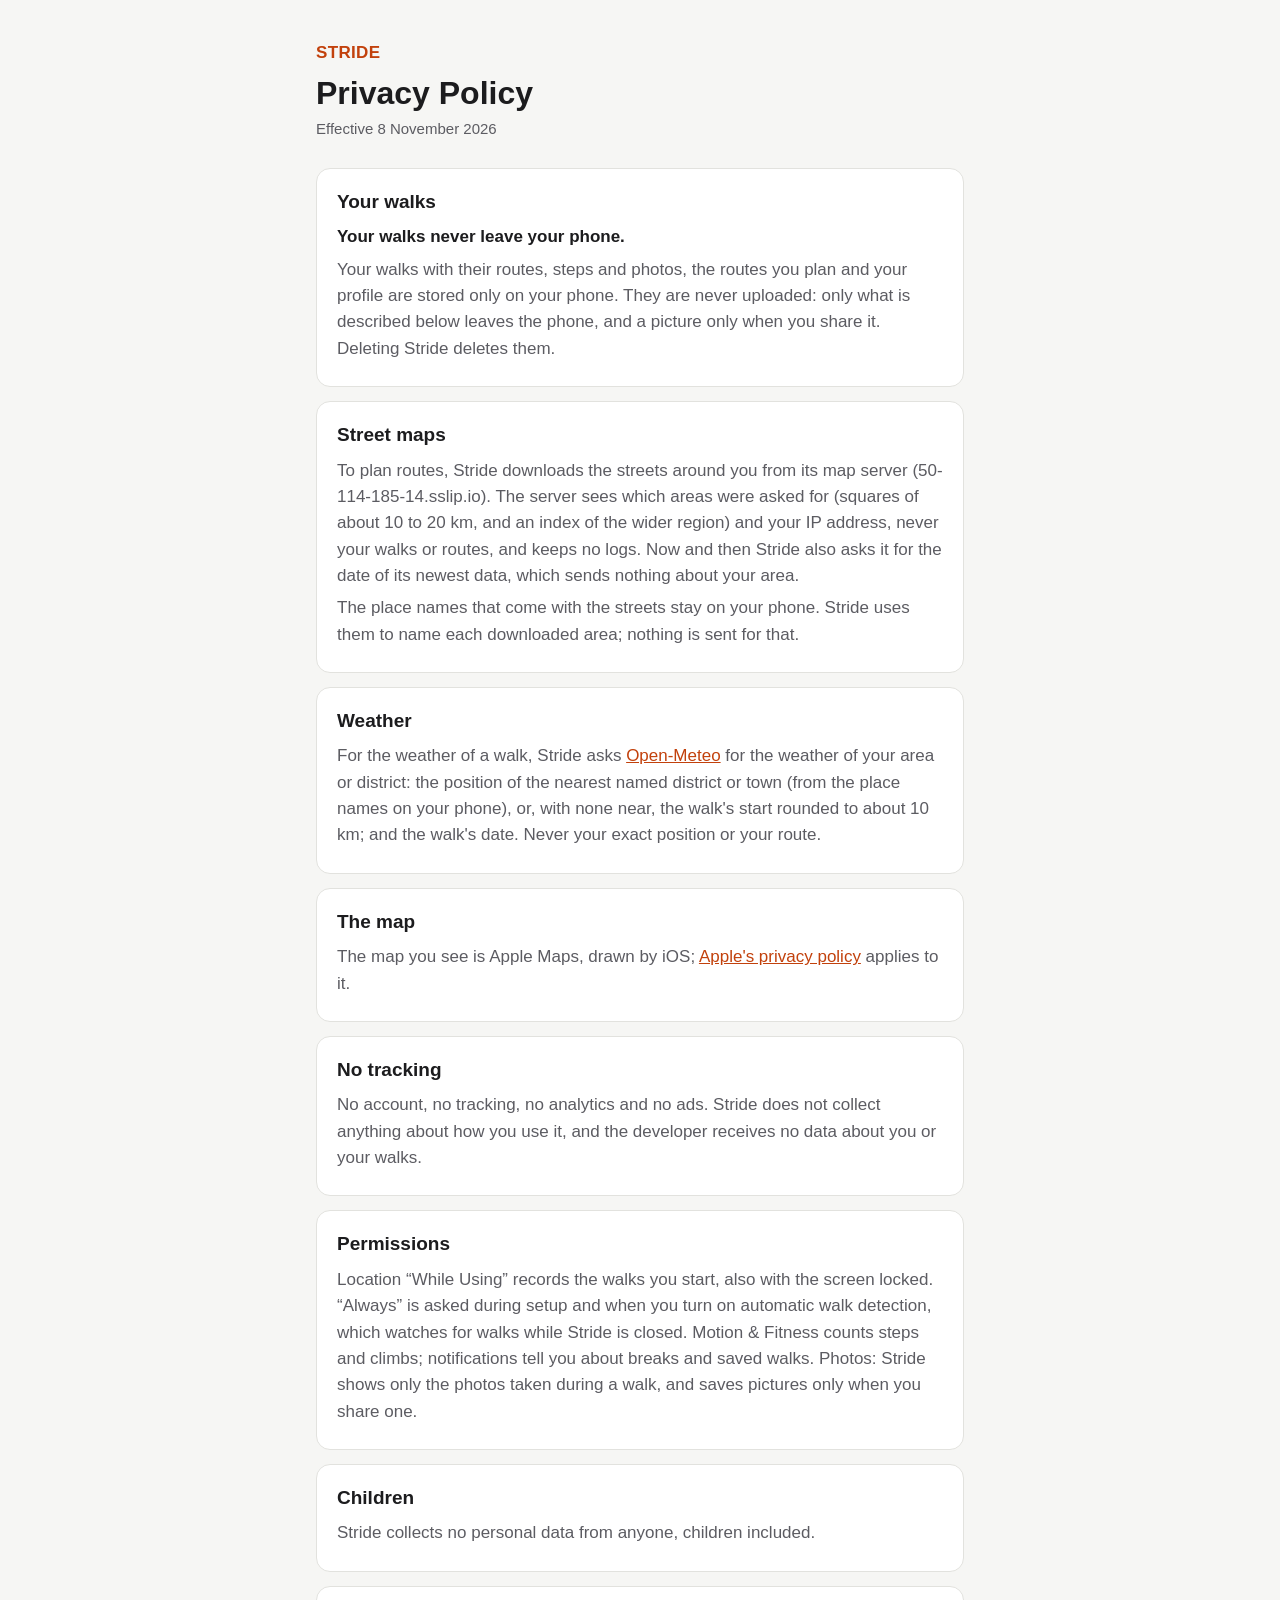
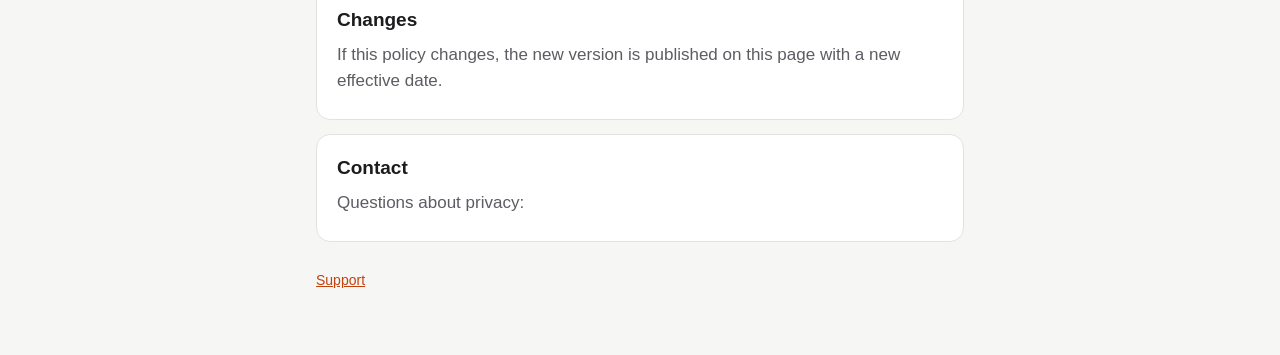
==== privacy/index.html @ d55c4e83 "Add Stride privacy policy and support pages Co-Authored-By: Claude Opus 5.5 <noreply@anthropic.com>" ====
<!doctype html>
<html lang="en">
<head>
<meta charset="utf-8">
<meta name="viewport" content="width=device-width, initial-scale=1">
<title>Stride Privacy Policy</title>
<link rel="stylesheet" href="../style.css">
</head>
<body>
<main>
  <header>
    <a class="brand" href="../">STRIDE</a>
    <h1>Privacy Policy</h1>
    <p class="date">Effective 8 November 2026</p>
  </header>

  <section>
    <h2>Your walks</h2>
    <p><strong>Your walks never leave your phone.</strong></p>
    <p>Your walks with their routes, steps and photos, the routes you plan and your profile are stored only on your phone. They are never uploaded: only what is described below leaves the phone, and a picture only when you share it. Deleting Stride deletes them.</p>
  </section>

  <section>
    <h2>Street maps</h2>
    <p>To plan routes, Stride downloads the streets around you from its map server (50-114-185-14.sslip.io). The server sees which areas were asked for (squares of about 10 to 20 km, and an index of the wider region) and your IP address, never your walks or routes, and keeps no logs. Now and then Stride also asks it for the date of its newest data, which sends nothing about your area.</p>
    <p>The place names that come with the streets stay on your phone. Stride uses them to name each downloaded area; nothing is sent for that.</p>
  </section>

  <section>
    <h2>Weather</h2>
    <p>For the weather of a walk, Stride asks <a href="https://open-meteo.com/en/terms">Open-Meteo</a> for the weather of your area or district: the position of the nearest named district or town (from the place names on your phone), or, with none near, the walk's start rounded to about 10 km; and the walk's date. Never your exact position or your route.</p>
  </section>

  <section>
    <h2>The map</h2>
    <p>The map you see is Apple Maps, drawn by iOS; <a href="https://www.apple.com/legal/privacy/">Apple's privacy policy</a> applies to it.</p>
  </section>

  <section>
    <h2>No tracking</h2>
    <p>No account, no tracking, no analytics and no ads. Stride does not collect anything about how you use it, and the developer receives no data about you or your walks.</p>
  </section>

  <section>
    <h2>Permissions</h2>
    <p>Location “While Using” records the walks you start, also with the screen locked. “Always” is asked during setup and when you turn on automatic walk detection, which watches for walks while Stride is closed. Motion &amp; Fitness counts steps and climbs; notifications tell you about breaks and saved walks. Photos: Stride shows only the photos taken during a walk, and saves pictures only when you share one.</p>
  </section>

  <section>
    <h2>Children</h2>
    <p>Stride collects no personal data from anyone, children included.</p>
  </section>

  <section>
    <h2>Changes</h2>
    <p>If this policy changes, the new version is published on this page with a new effective date.</p>
  </section>

  <section>
    <h2>Contact</h2>
    <p>Questions about privacy: <!-- SUPPORT_EMAIL --></p>
  </section>

  <footer><a href="../support/">Support</a></footer>
</main>
</body>
</html>
---- style.css ----
:root {
  --bg: #f6f6f4;
  --card: #ffffff;
  --text: #1c1c1e;
  --muted: #5c5c62;
  --rule: #e2e2de;
  --accent: #c2410c;
  color-scheme: light dark;
}
@media (prefers-color-scheme: dark) {
  :root {
    --bg: #111113;
    --card: #1c1c1f;
    --text: #f2f2f3;
    --muted: #a1a1a8;
    --rule: #2c2c30;
    --accent: #fb923c;
  }
}
* { box-sizing: border-box; }
body {
  margin: 0;
  background: var(--bg);
  color: var(--text);
  font: 17px/1.55 -apple-system, BlinkMacSystemFont, "SF Pro Text", "Segoe UI", Roboto, sans-serif;
}
main { max-width: 680px; margin: 0 auto; padding: 40px 16px 64px; }
header { margin-bottom: 28px; }
.brand { color: var(--accent); font-weight: 700; letter-spacing: 0.02em; text-decoration: none; }
h1 { font-size: 32px; line-height: 1.2; margin: 8px 0 4px; }
.date { color: var(--muted); margin: 0; font-size: 15px; }
section { background: var(--card); border: 1px solid var(--rule); border-radius: 14px; padding: 18px 20px; margin: 14px 0; }
h2 { font-size: 19px; margin: 0 0 8px; }
h3 { font-size: 17px; margin: 14px 0 2px; }
p { margin: 6px 0; color: var(--muted); }
p strong, h3 { color: var(--text); }
a { color: var(--accent); }
nav a { margin-right: 16px; }
footer { color: var(--muted); font-size: 14px; margin-top: 28px; }
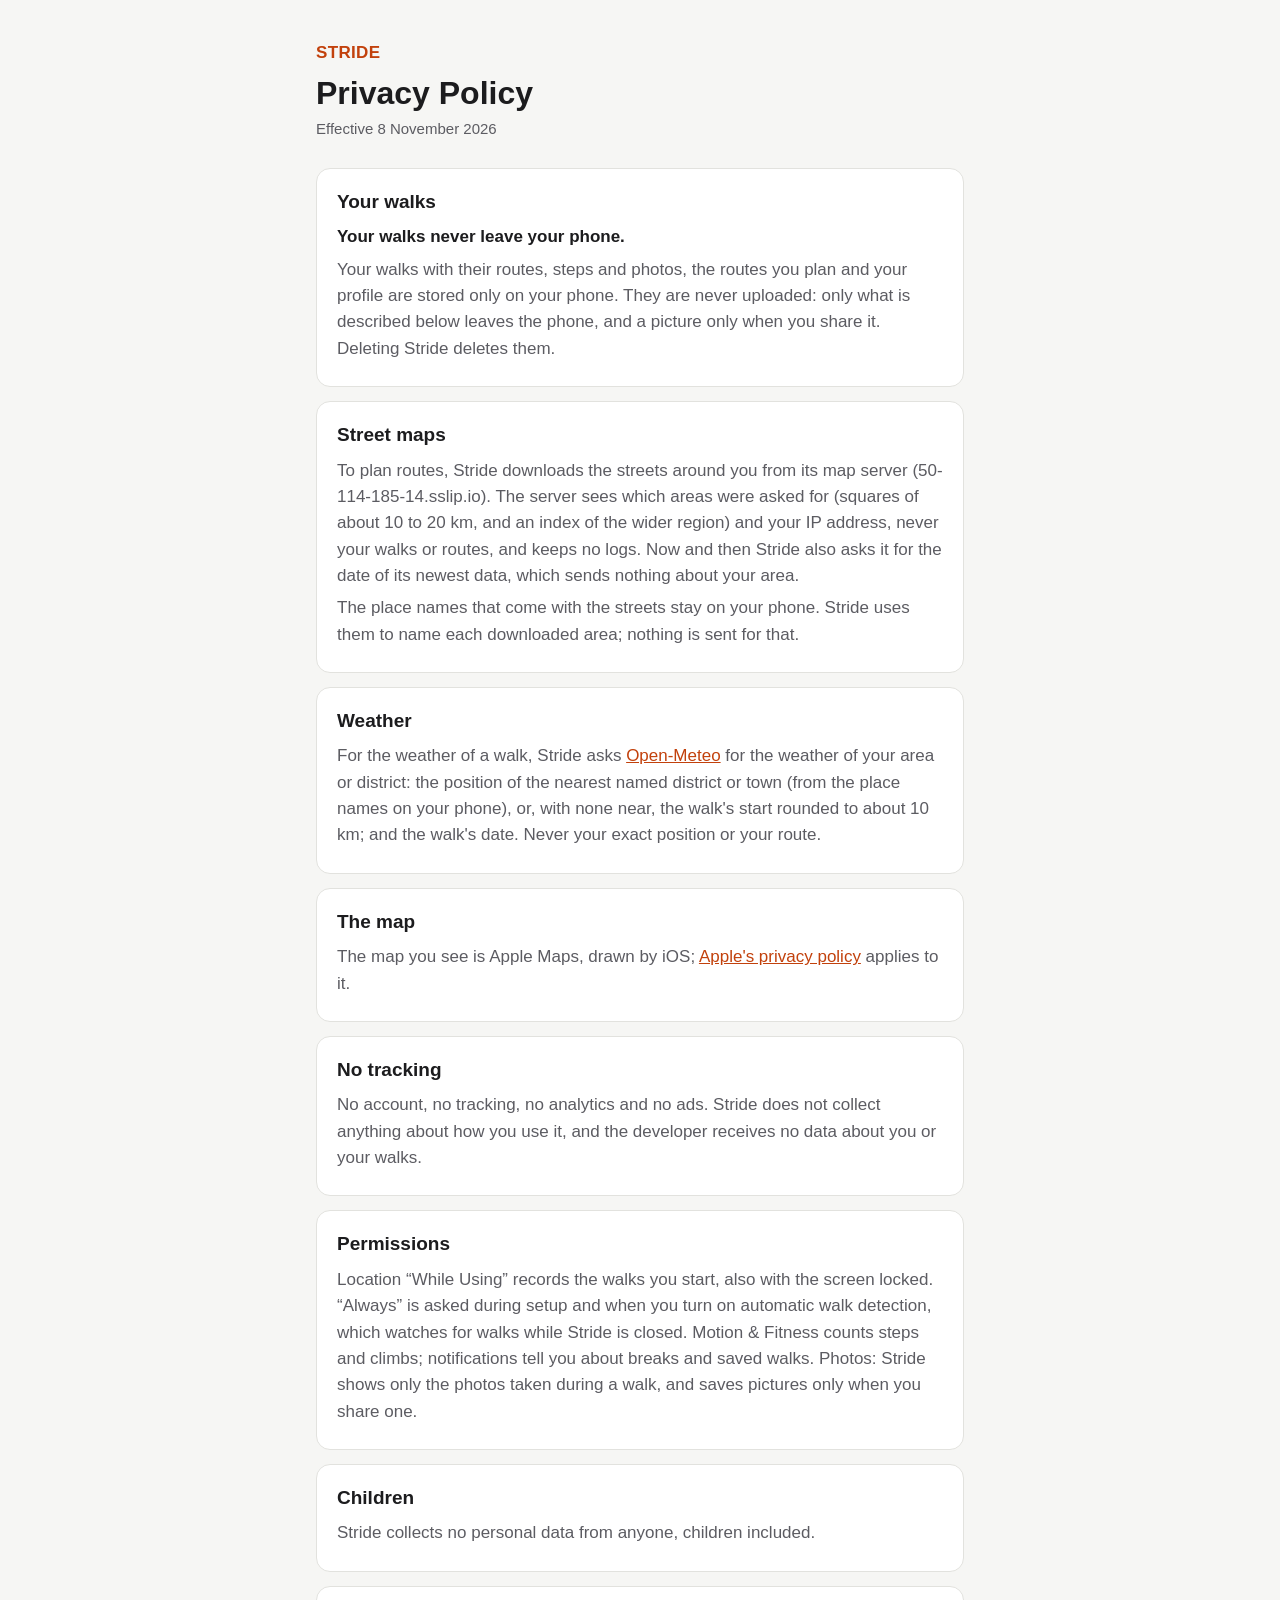
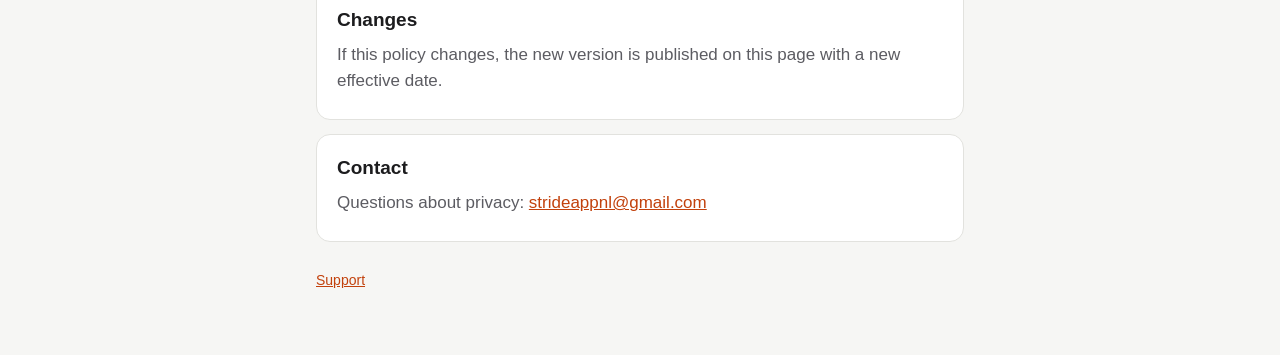
==== commit 34e36c57: "Add the support e-mail address Co-Authored-By: Claude Opus 5.5 <noreply@anthropic.com>" ====
--- a/privacy/index.html
+++ b/privacy/index.html
@@ -58,7 +58,7 @@
 
   <section>
     <h2>Contact</h2>
-    <p>Questions about privacy: <!-- SUPPORT_EMAIL --></p>
+    <p>Questions about privacy: <a href="mailto:strideappnl@gmail.com">strideappnl@gmail.com</a></p>
   </section>
 
   <footer><a href="../support/">Support</a></footer>
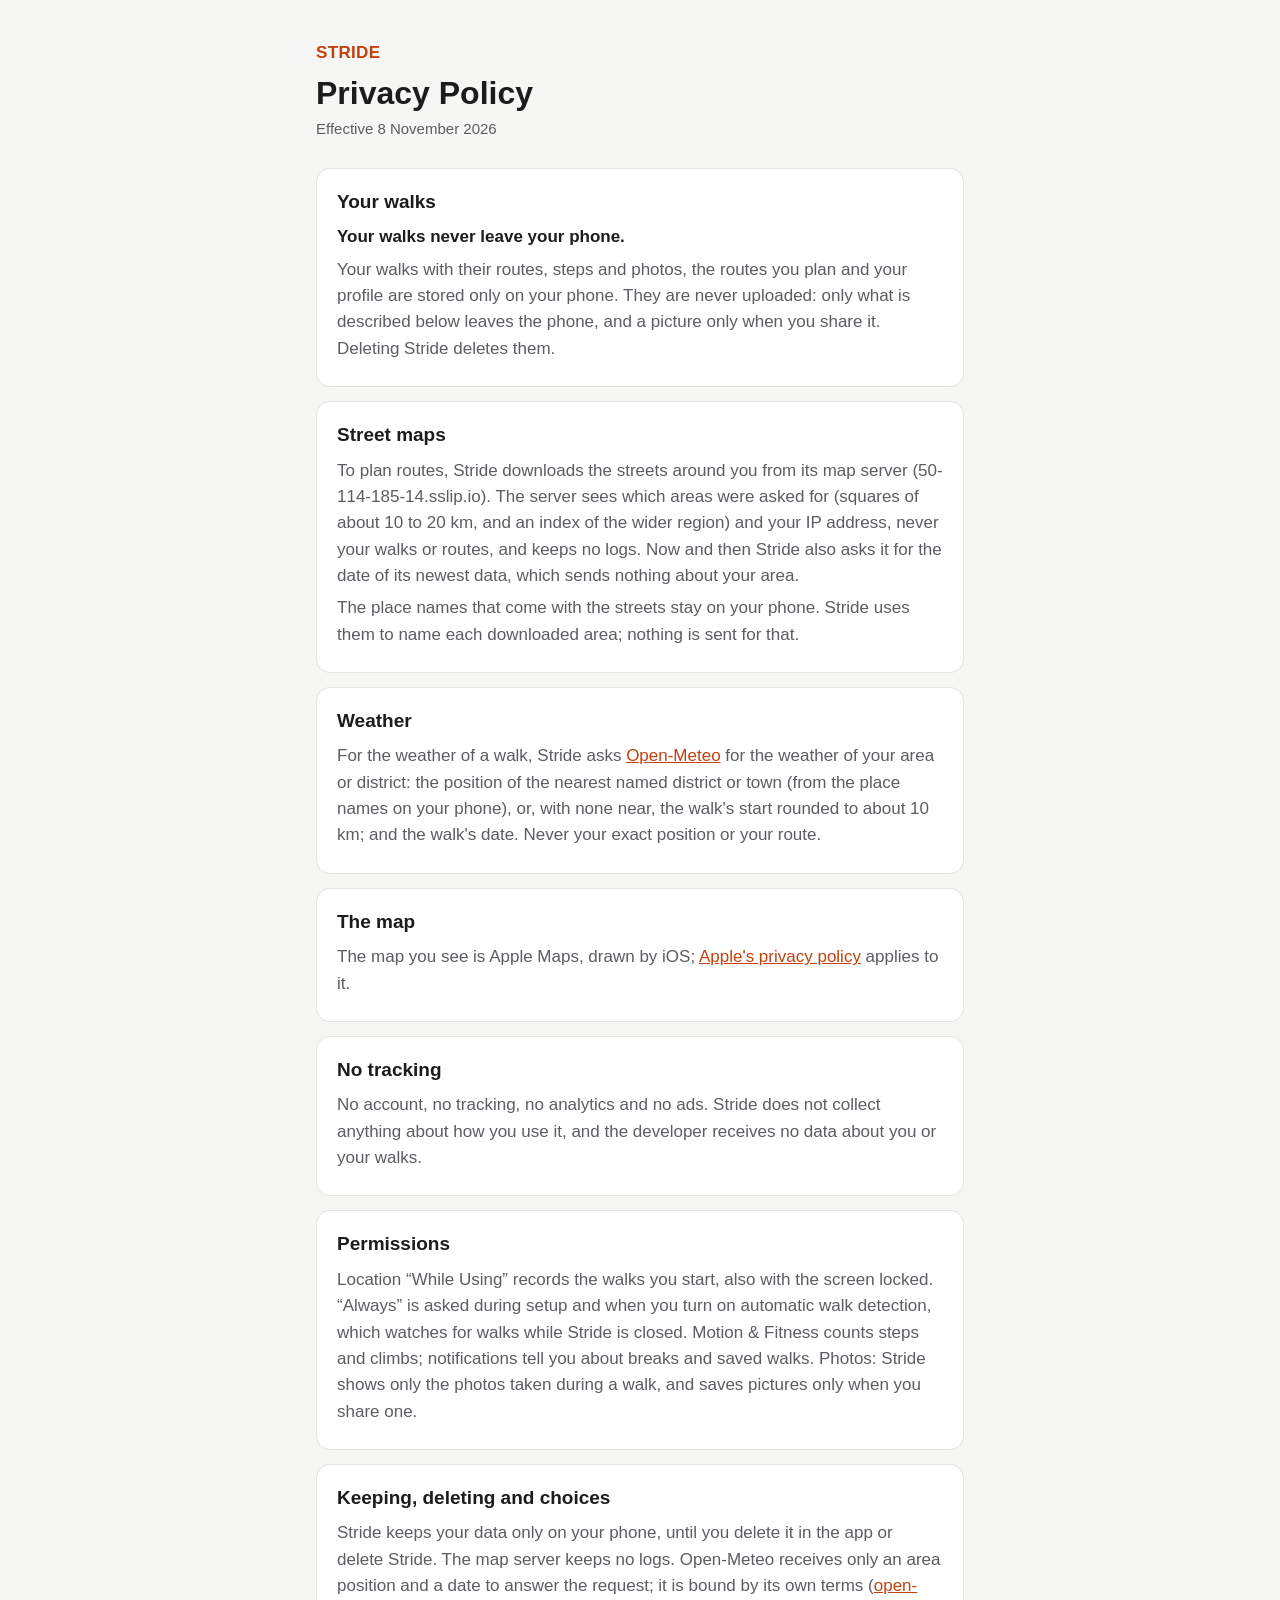
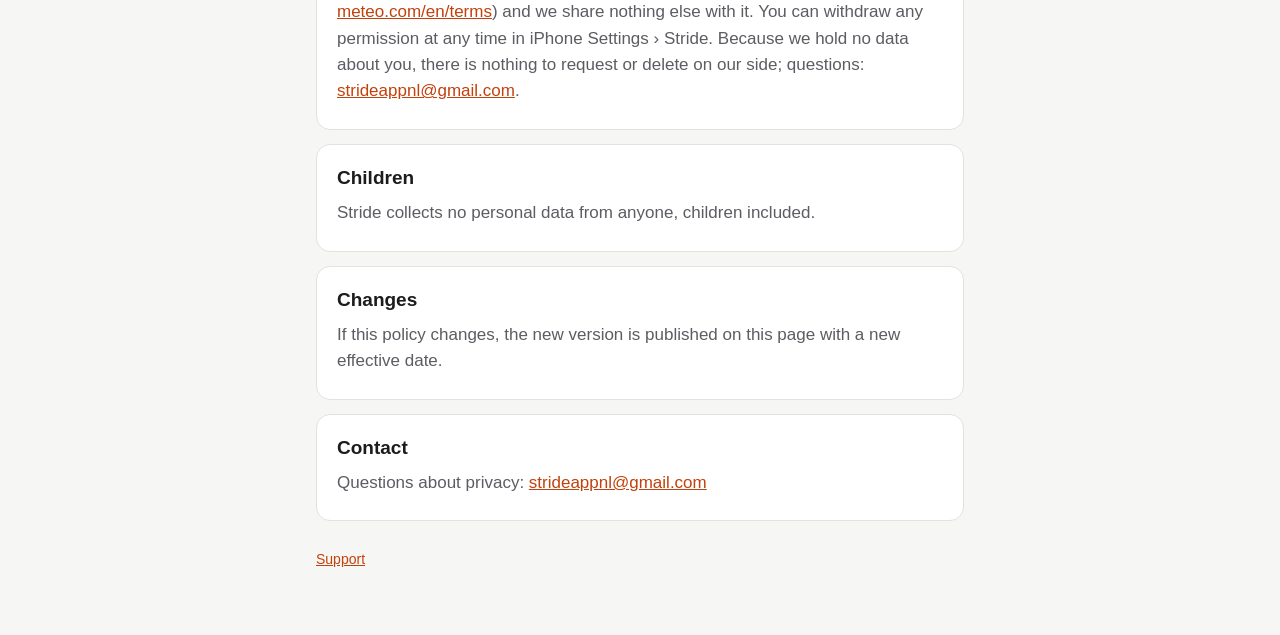
==== commit d4f95d77: "Privacy policy: how long data is kept, deleting it and withdrawing permissions Co-Authored-By: Claud" ====
--- a/privacy/index.html
+++ b/privacy/index.html
@@ -47,6 +47,11 @@
   </section>
 
   <section>
+    <h2>Keeping, deleting and choices</h2>
+    <p>Stride keeps your data only on your phone, until you delete it in the app or delete Stride. The map server keeps no logs. Open-Meteo receives only an area position and a date to answer the request; it is bound by its own terms (<a href="https://open-meteo.com/en/terms">open-meteo.com/en/terms</a>) and we share nothing else with it. You can withdraw any permission at any time in iPhone Settings › Stride. Because we hold no data about you, there is nothing to request or delete on our side; questions: <a href="mailto:strideappnl@gmail.com">strideappnl@gmail.com</a>.</p>
+  </section>
+
+  <section>
     <h2>Children</h2>
     <p>Stride collects no personal data from anyone, children included.</p>
   </section>
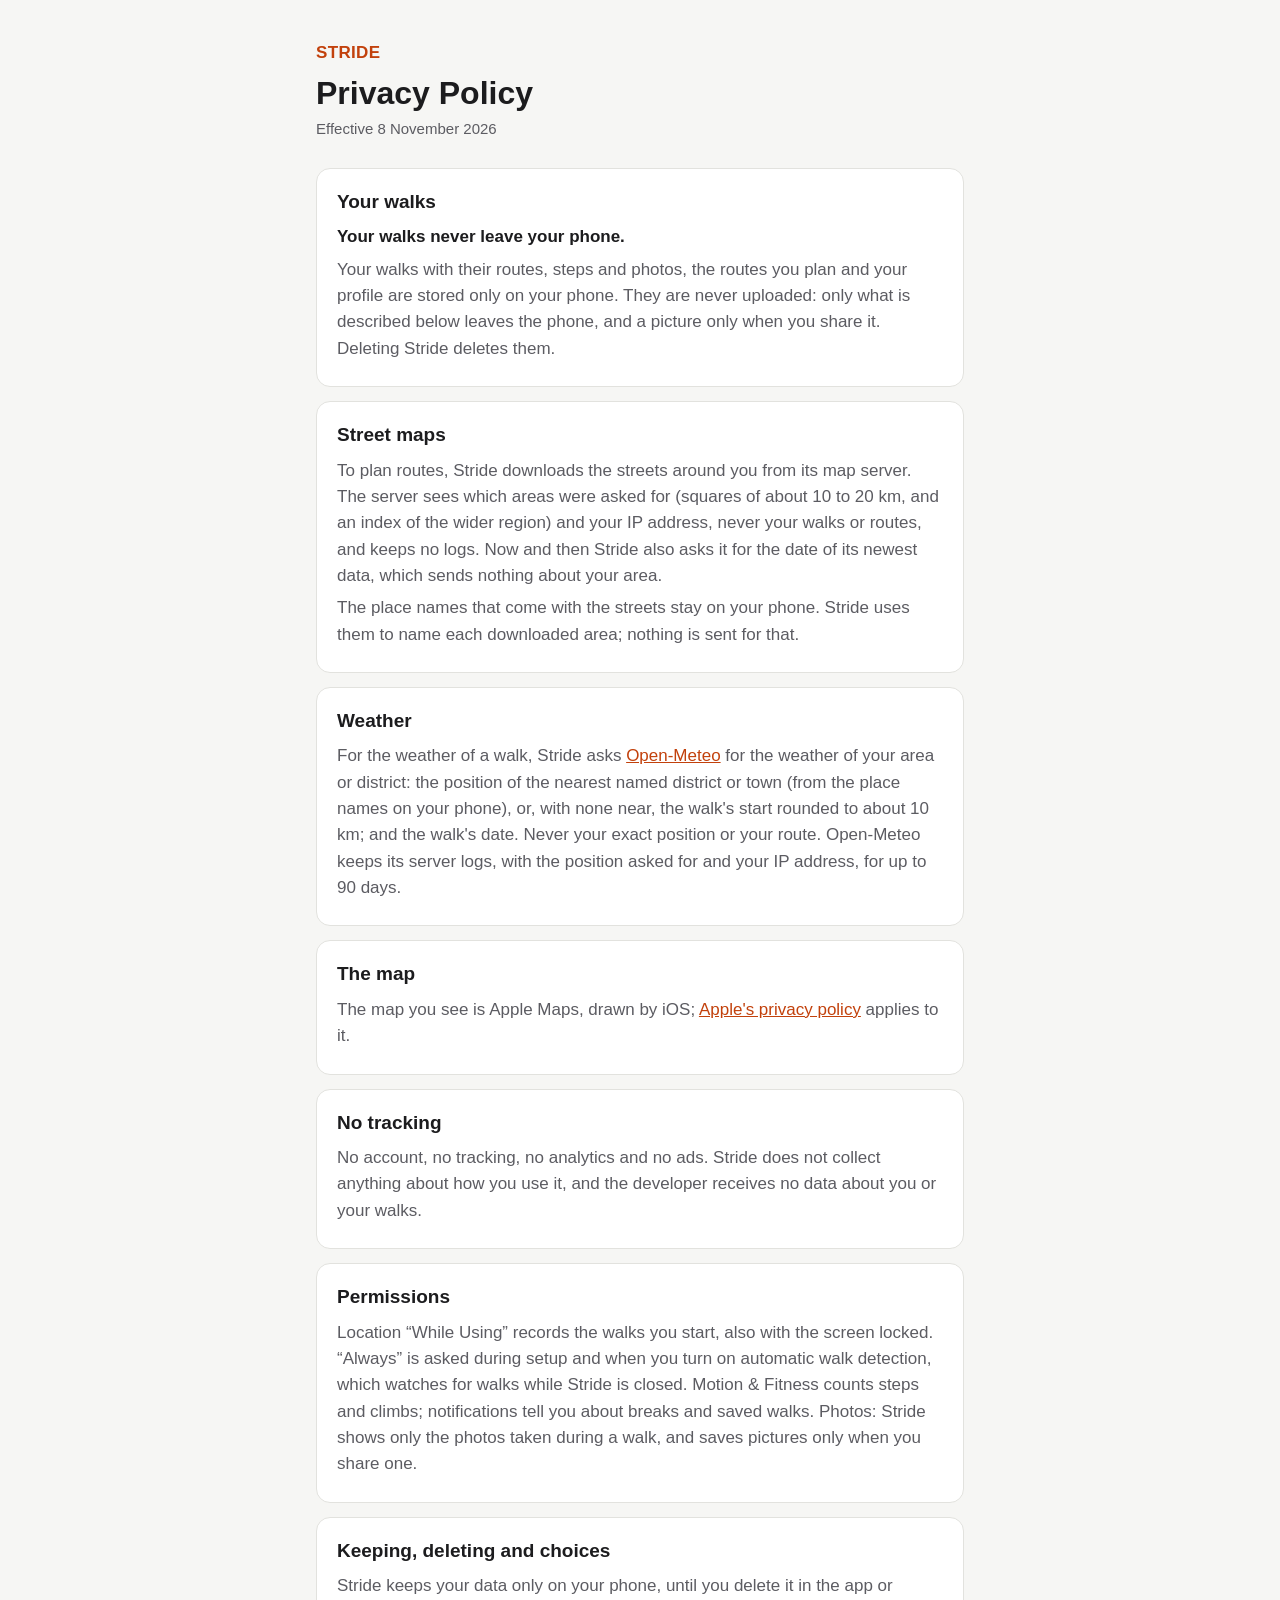
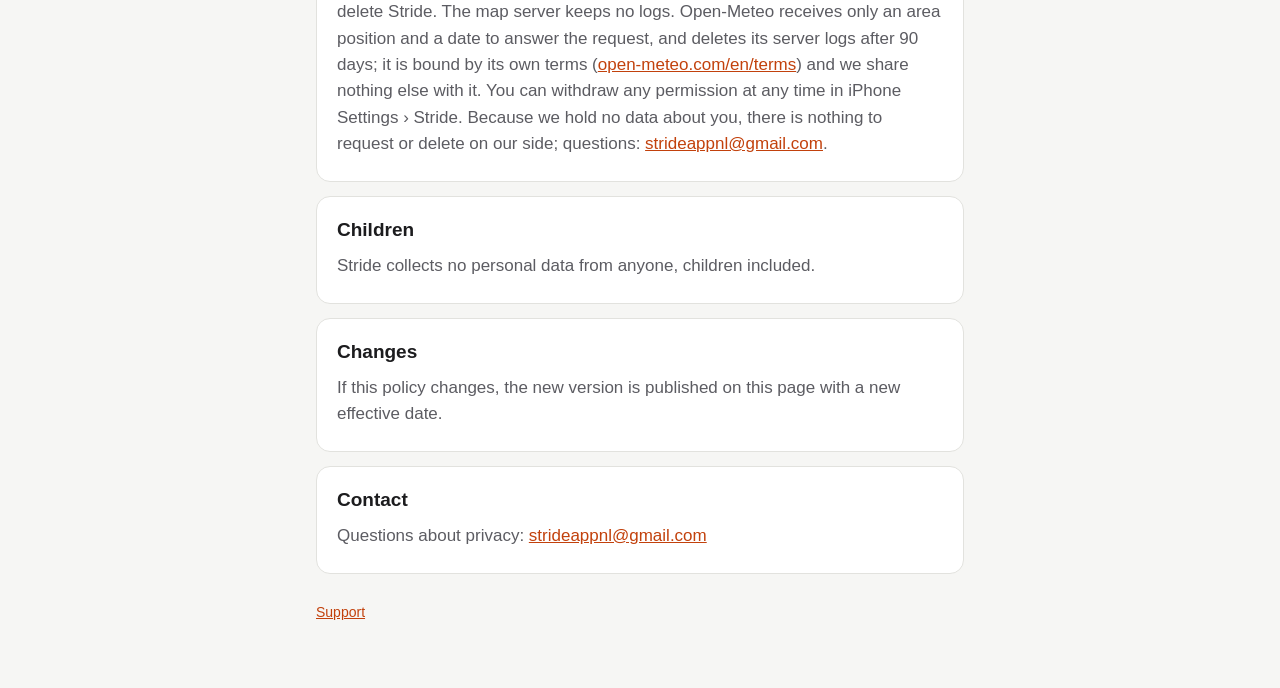
==== commit 44bac6d3: "Privacy policy: Open-Meteo log retention, map server without its address Co-Authored-By: Claude Opus" ====
--- a/privacy/index.html
+++ b/privacy/index.html
@@ -22,13 +22,13 @@
 
   <section>
     <h2>Street maps</h2>
-    <p>To plan routes, Stride downloads the streets around you from its map server (50-114-185-14.sslip.io). The server sees which areas were asked for (squares of about 10 to 20 km, and an index of the wider region) and your IP address, never your walks or routes, and keeps no logs. Now and then Stride also asks it for the date of its newest data, which sends nothing about your area.</p>
+    <p>To plan routes, Stride downloads the streets around you from its map server. The server sees which areas were asked for (squares of about 10 to 20 km, and an index of the wider region) and your IP address, never your walks or routes, and keeps no logs. Now and then Stride also asks it for the date of its newest data, which sends nothing about your area.</p>
     <p>The place names that come with the streets stay on your phone. Stride uses them to name each downloaded area; nothing is sent for that.</p>
   </section>
 
   <section>
     <h2>Weather</h2>
-    <p>For the weather of a walk, Stride asks <a href="https://open-meteo.com/en/terms">Open-Meteo</a> for the weather of your area or district: the position of the nearest named district or town (from the place names on your phone), or, with none near, the walk's start rounded to about 10 km; and the walk's date. Never your exact position or your route.</p>
+    <p>For the weather of a walk, Stride asks <a href="https://open-meteo.com/en/terms">Open-Meteo</a> for the weather of your area or district: the position of the nearest named district or town (from the place names on your phone), or, with none near, the walk's start rounded to about 10 km; and the walk's date. Never your exact position or your route. Open-Meteo keeps its server logs, with the position asked for and your IP address, for up to 90 days.</p>
   </section>
 
   <section>
@@ -48,7 +48,7 @@
 
   <section>
     <h2>Keeping, deleting and choices</h2>
-    <p>Stride keeps your data only on your phone, until you delete it in the app or delete Stride. The map server keeps no logs. Open-Meteo receives only an area position and a date to answer the request; it is bound by its own terms (<a href="https://open-meteo.com/en/terms">open-meteo.com/en/terms</a>) and we share nothing else with it. You can withdraw any permission at any time in iPhone Settings › Stride. Because we hold no data about you, there is nothing to request or delete on our side; questions: <a href="mailto:strideappnl@gmail.com">strideappnl@gmail.com</a>.</p>
+    <p>Stride keeps your data only on your phone, until you delete it in the app or delete Stride. The map server keeps no logs. Open-Meteo receives only an area position and a date to answer the request, and deletes its server logs after 90 days; it is bound by its own terms (<a href="https://open-meteo.com/en/terms">open-meteo.com/en/terms</a>) and we share nothing else with it. You can withdraw any permission at any time in iPhone Settings › Stride. Because we hold no data about you, there is nothing to request or delete on our side; questions: <a href="mailto:strideappnl@gmail.com">strideappnl@gmail.com</a>.</p>
   </section>
 
   <section>
